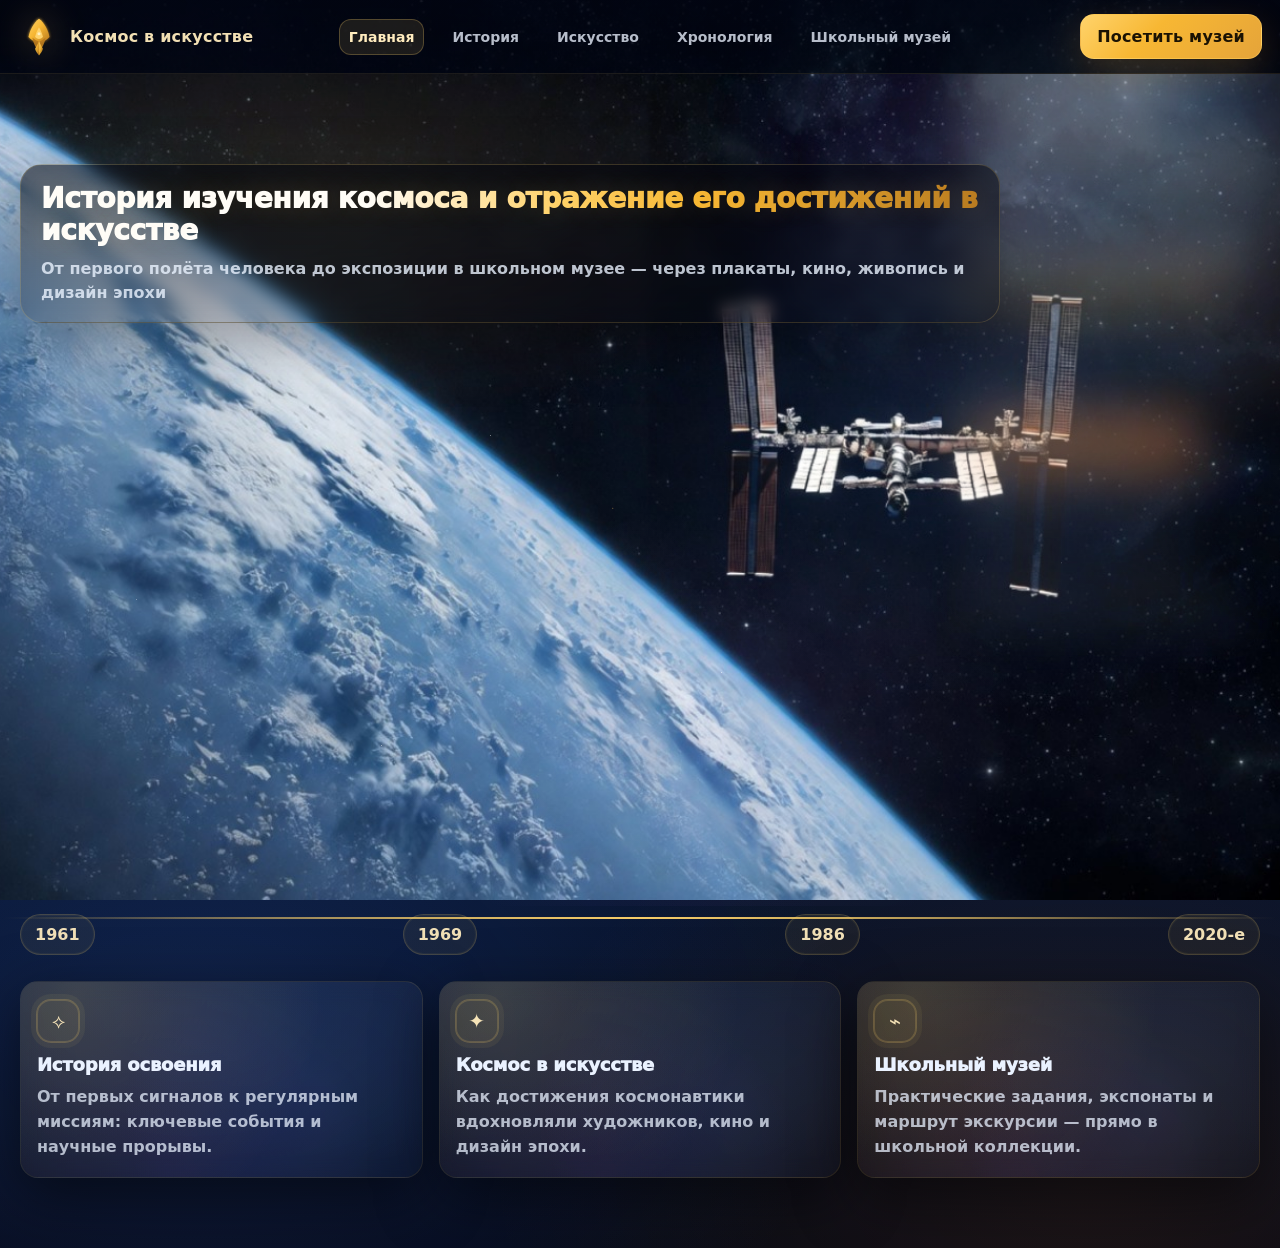
==== index.html @ fbe5e57b "Add files via upload" ====
<!doctype html>
<html lang="ru">
<head>
  <meta charset="UTF-8" />
  <meta name="viewport" content="width=device-width, initial-scale=1" />
  <title>Космос в искусстве: от Гагарина до школьного музея</title>
  <meta name="description" content="История изучения космоса и отражение его достижений в искусстве: от первого полёта до экспозиции в школьном музее" />
  <link rel="stylesheet" href="styles.css" />
</head>
<body>
  <a class="skip-link" href="#main">Перейти к содержимому</a>

  <div class="frame" aria-label="Мокап веб-страницы">
    <header class="topbar">
      <div class="topbar__inner">
        <div class="logo" aria-label="Логотип">
          <svg class="logo__rocket" viewBox="0 0 64 64" role="img" aria-hidden="true">
            <defs>
              <linearGradient id="gGold" x1="0" y1="0" x2="1" y2="1">
                <stop offset="0" stop-color="#FFD36B"/>
                <stop offset="0.45" stop-color="#F7B733"/>
                <stop offset="1" stop-color="#B7791F"/>
              </linearGradient>
              <filter id="glow" x="-50%" y="-50%" width="200%" height="200%">
                <feGaussianBlur stdDeviation="2.2" result="blur" />
                <feColorMatrix in="blur" type="matrix"
                  values="1 0 0 0 0
                          0 1 0 0 0
                          0 0 1 0 0
                          0 0 0 0.9 0" result="colored"/>
                <feMerge>
                  <feMergeNode in="colored"/>
                  <feMergeNode in="SourceGraphic"/>
                </feMerge>
              </filter>
            </defs>
            <path filter="url(#glow)" fill="url(#gGold)" d="M32 4c8 6 14 17 16 28-5 5-10 8-16 9-6-1-11-4-16-9C18 21 24 10 32 4z"/>
            <path fill="#B7791F" d="M22 33c4 3 7 5 10 6 3-1 6-3 10-6-1 8-5 15-10 23-5-8-9-15-10-23z" opacity="0.95"/>
            <path fill="#FFD36B" d="M32 17c3 5 5 10 6 15-2 2-4 3-6 3s-4-1-6-3c1-5 3-10 6-15z"/>
            <circle cx="32" cy="27" r="2.3" fill="#FFF0C2" opacity="0.95"/>
            <path fill="url(#gGold)" d="M32 38l0 22c-2-2-5-6-6-10 2-4 4-7 6-12z" opacity="0.9"/>
            <path fill="url(#gGold)" d="M32 38l0 22c2-2 5-6 6-10-2-4-4-7-6-12z" opacity="0.9"/>
          </svg>
          <span class="logo__text">Космос в искусстве</span>
        </div>

        <nav class="nav" aria-label="Главное меню">
          <a class="nav__link is-active" href="#main">Главная</a>
              <a class="nav__link" href="history.html">История</a>

              <a class="nav__link" href="art.html">Искусство</a>
          <a class="nav__link" href="chronology.html">Хронология</a>
          <a class="nav__link" href="#school-museum">Школьный музей</a>
          
        </nav>


        <div class="topbar__cta">
          <a class="btn btn--gold" href="#school-museum">Посетить музей</a>
        </div>
      </div>
    </header>

    <main id="main" class="main">
      <section class="hero" aria-label="Главный баннер">
        <div class="hero__overlay" aria-hidden="true">
          <div class="hero__overlay-inner">
            <div class="hero__overlay-title">История изучения космоса и отражение его достижений в искусстве</div>
            <div class="hero__overlay-subtitle">От первого полёта человека до экспозиции в школьном музее — через плакаты, кино, живопись и дизайн эпохи</div>
          </div>
        </div>

        <div class="hero__bg" aria-hidden="true">
          <div class="stars" />
          <div class="nebula nebula--a" />
          <div class="nebula nebula--b" />
        </div>

        <div class="hero__content">
          <div class="hero__left">
            <div class="kicker">Исследовательская • Образовательный маршрут</div>
<h1 class="hero__title">
              <span class="hero__title-main">История изучения космоса</span>
              <span class="hero__title-sub">и отражение его достижений</span>
              <span class="hero__title-sub hero__title-sub--gold">в искусстве</span>
            </h1>
            <p class="hero__subtitle">От первого полёта человека до экспозиции в школьном музее</p>

            <div class="hero__actions">
              <a class="btn btn--orange btn--xl" href="history.html">Начать путешествие</a>
              <a class="btn btn--ghost btn--xl" href="#gallery">Перейти в галерею</a>
            </div>

            <div class="hero__meta" role="list">
              <div class="meta-item" role="listitem">
                <span class="meta-item__dot" aria-hidden="true"></span>
                <span>Лекции и артефакты</span>
              </div>
              <div class="meta-item" role="listitem">
                <span class="meta-item__dot" aria-hidden="true"></span>
                <span>Путеводитель по эпохам</span>
              </div>
              <div class="meta-item" role="listitem">
                <span class="meta-item__dot" aria-hidden="true"></span>
                <span>Искусство космических идей</span>
              </div>
            </div>
          </div>

          <div class="hero__right" aria-hidden="true">
            <div class="space-scene">
              <!-- Planet Earth -->
              <div class="earth" aria-hidden="true">
                <div class="earth__glow"></div>
                <div class="earth__surface"></div>
                <div class="earth__atmo"></div>
                <div class="earth__clouds"></div>
              </div>

              <!-- ISS (simplified mock) -->
              <svg class="iss" viewBox="0 0 720 360" preserveAspectRatio="xMidYMid meet">
                <defs>
                  <linearGradient id="issG" x1="0" y1="0" x2="1" y2="0">
                    <stop offset="0" stop-color="#EAEFF7" stop-opacity="0.95"/>
                    <stop offset="0.5" stop-color="#7AA7FF" stop-opacity="0.8"/>
                    <stop offset="1" stop-color="#FFFFFF" stop-opacity="0.95"/>
                  </linearGradient>
                  <filter id="issGlow" x="-30%" y="-30%" width="160%" height="160%">
                    <feGaussianBlur stdDeviation="2.2" result="b"/>
                    <feMerge>
                      <feMergeNode in="b"/>
                      <feMergeNode in="SourceGraphic"/>
                    </feMerge>
                  </filter>
                </defs>

                <g filter="url(#issGlow)" opacity="0.95">
                  <path d="M330 192 L520 156" stroke="url(#issG)" stroke-width="8" stroke-linecap="round" fill="none"/>
                  <path d="M350 222 L560 186" stroke="url(#issG)" stroke-width="6" stroke-linecap="round" fill="none"/>

                  <path d="M220 238 L510 160" stroke="#BFD8FF" stroke-width="2" opacity="0.7" fill="none"/>
                  <path d="M235 262 L540 174" stroke="#A9C8FF" stroke-width="2" opacity="0.65" fill="none"/>

                  <!-- Solar panel -->
                  <g opacity="0.95">
                    <path d="M520 156 L625 126" stroke="#CDE2FF" stroke-width="6" stroke-linecap="round"/>
                    <path d="M512 176 L642 146" stroke="#CDE2FF" stroke-width="2" opacity="0.6"/>
                    <g fill="#D7ECFF" opacity="0.55">
                      <rect x="584" y="140" width="14" height="36" rx="4" />
                      <rect x="604" y="135" width="14" height="36" rx="4" />
                      <rect x="624" y="130" width="14" height="36" rx="4" />
                    </g>
                  </g>

                  <!-- Body -->
                  <path d="M280 210 C305 198 345 190 390 183" stroke="url(#issG)" stroke-width="10" stroke-linecap="round" fill="none"/>
                  <rect x="318" y="194" width="82" height="46" rx="18" fill="#EAF2FF" opacity="0.25"/>
                  <rect x="338" y="204" width="50" height="22" rx="10" fill="#7AA7FF" opacity="0.45"/>

                  <!-- Windows dots -->
                  <g fill="#CBE2FF" opacity="0.7">
                    <circle cx="350" cy="213" r="4"/>
                    <circle cx="366" cy="208" r="4"/>
                    <circle cx="382" cy="204" r="4"/>
                  </g>
                </g>
              </svg>

              <div class="orbit" />
              <div class="comet" />
            </div>
          </div>
        </div>
      </section>

      <section id="timeline" class="timeline" aria-label="Временная шкала">
        <div class="timeline__line" aria-hidden="true"></div>
        <div class="timeline__item">1961</div>
        <div class="timeline__item">1969</div>
        <div class="timeline__item">1986</div>
        <div class="timeline__item">2020-е</div>
      </section>

      <section class="cards" aria-label="Ключевые разделы">
        <article class="card" id="history">
          <div class="card__icon" aria-hidden="true">⟡</div>
          <h2 class="card__title">История освоения</h2>
          <p class="card__text">От первых сигналов к регулярным миссиям: ключевые события и научные прорывы.</p>
        </article>

        <article class="card" id="art">
          <div class="card__icon" aria-hidden="true">✦</div>
          <h2 class="card__title">Космос в искусстве</h2>
          <p class="card__text">Как достижения космонавтики вдохновляли художников, кино и дизайн эпохи.</p>
        </article>

        <article class="card" id="school-museum">
          <div class="card__icon" aria-hidden="true">⌁</div>
          <h2 class="card__title">Школьный музей</h2>
          <p class="card__text">Практические задания, экспонаты и маршрут экскурсии — прямо в школьной коллекции.</p>
        </article>
      </section>

      
    </main>
  </div>

  <script src="app.js"></script>
</body>
</html>
---- styles.css ----
:root{
  --bg0:#03040b;
  --bg1:#06122a;
  --bg2:#030912;
  --ink:#eaf2ff;
  --muted:rgba(234,242,255,.72);
  --line:rgba(255,211,107,.35);
  --gold:#FFD36B;
  --gold2:#F7B733;
  --gold3:#B7791F;
  --orange:#FF8A2A;
  --card:rgba(7,16,38,.55);
  --card2:rgba(7,16,38,.38);
  --glass:rgba(15,25,55,.42);
  --shadow:0 18px 60px rgba(0,0,0,.55);
  --ring:0 0 0 1px rgba(255,211,107,.22), 0 0 0 6px rgba(255,211,107,.06);
  --radius:18px;
}

*{box-sizing:border-box;}
html,body{height:100%;}
body{
  margin:0;
  min-height:100vh;
  width:100%;
  font-family: ui-sans-serif, system-ui, -apple-system, Segoe UI, Roboto, Arial, "Noto Sans", "Liberation Sans", sans-serif;

  color:var(--ink);
  background:
    url("images/background-hero.jpg") center/cover no-repeat,
    radial-gradient(1200px 800px at 15% 15%, rgba(71,122,255,.18), transparent 55%),
    radial-gradient(1000px 700px at 85% 30%, rgba(255,138,42,.10), transparent 60%),
    radial-gradient(800px 600px at 55% 90%, rgba(155,93,255,.10), transparent 60%),
    linear-gradient(180deg, var(--bg1), var(--bg0) 55%, var(--bg2));
  overflow-x:hidden;
}



.skip-link{
  position:absolute;
  left:-9999px;
  top:auto;
  width:1px;
  height:1px;
  overflow:hidden;
}
.skip-link:focus{
  left:18px; top:18px;
  width:auto; height:auto;
  padding:10px 12px;
  border-radius:12px;
  background:rgba(0,0,0,.7);
  z-index:9999;
  border:1px solid rgba(255,211,107,.35);
  color:var(--ink);
}

.frame{
  width:100vw;
  margin:0;
  min-height:100vh;
  border-radius:0;
  border:0;
  box-shadow:none;
  background: rgba(2,6,20,.0);
  backdrop-filter:none;
  overflow:hidden;
}


.topbar{
  position:sticky;
  top:0;
  z-index:20;
  background: linear-gradient(180deg, rgba(2,6,20,.78), rgba(2,6,20,.55));
  border-bottom:1px solid rgba(255,211,107,.10);
}
.topbar__inner{
  display:flex;
  align-items:center;
  justify-content:space-between;
  padding:14px 18px;
  gap:14px;
}

.logo{display:flex; align-items:center; gap:10px; min-width:260px;}
.logo__rocket{width:42px; height:42px; filter: drop-shadow(0 0 18px rgba(255,211,107,.35));}
.logo__text{font-weight:800; letter-spacing:.2px; color:rgba(255,236,190,.95);}

.nav{
  display:flex;
  gap:18px;
  align-items:center;
  justify-content:center;
  flex:1;
}
.nav__link{
  color:rgba(234,242,255,.78);
  text-decoration:none;
  font-weight:600;
  font-size:14px;
  padding:10px 10px;
  border-radius:12px;
  transition: background .2s ease, color .2s ease, transform .2s ease, box-shadow .2s ease;
}
.nav__link:hover{
  color:rgba(255,236,190,.98);
  background: rgba(255,211,107,.08);
  box-shadow: inset 0 0 0 1px rgba(255,211,107,.18);
}
.nav__link.is-active{
  color:rgba(255,236,190,1);
  background: rgba(255,211,107,.10);
  box-shadow: inset 0 0 0 1px rgba(255,211,107,.25);
}

.topbar__cta{min-width:240px; display:flex; justify-content:flex-end;}

.btn{
  display:inline-flex;
  align-items:center;
  justify-content:center;
  text-decoration:none;
  border-radius:14px;
  padding:12px 16px;
  font-weight:800;
  letter-spacing:.2px;
  border:1px solid rgba(255,211,107,.22);
  transition: transform .15s ease, box-shadow .2s ease, background .2s ease, border-color .2s ease;
}
.btn:active{transform: translateY(1px);}
.btn--gold{
  color:#1a1203;
  background: linear-gradient(135deg, var(--gold), var(--gold2) 40%, #E5A43A);
  border-color: rgba(255,211,107,.35);
  box-shadow: 0 12px 36px rgba(255,168,40,.18);
}
.btn--gold:hover{box-shadow: 0 18px 46px rgba(255,168,40,.26);}

.btn--orange{
  color:#1b0f03;
  background: linear-gradient(135deg, #FFB15E, var(--orange));
  border-color: rgba(255,138,42,.35);
  box-shadow: 0 18px 54px rgba(255,138,42,.18);
}
.btn--orange:hover{box-shadow: 0 24px 70px rgba(255,138,42,.25);}

.btn--ghost{
  color: rgba(234,242,255,.94);
  background: rgba(255,255,255,.03);
  border-color: rgba(234,242,255,.22);
}
.btn--ghost:hover{
  background: rgba(255,211,107,.08);
  border-color: rgba(255,211,107,.35);
}

.btn--xl{padding:14px 18px; min-height:48px;}

.main{padding:0 0 40px;}

.hero{
  position:relative;
  /* Hero должен занимать большую часть экрана */
  min-height: calc(100vh - 68px);
  padding:72px 20px 28px;
  overflow:hidden;
  display:flex;
  align-items:center;
}

.hero__content{
  /* Чтобы текст/сцена гарантированно центрировались по высоте */
  width:100%;
}
.hero__bg{
  position:absolute; inset:0;
  pointer-events:none;
}

/* Optional: cinematic hero backdrop (place /images/background-hero.jpg) */
.hero__bg::after{
  content:"";
  position:absolute; inset:0;
  background:
    radial-gradient(900px 420px at 25% 15%, rgba(255,211,107,.16), transparent 55%),
    radial-gradient(740px 520px at 78% 40%, rgba(80,150,255,.18), transparent 58%),
    radial-gradient(520px 380px at 55% 80%, rgba(170,90,255,.12), transparent 60%);
  mix-blend-mode: screen;
  opacity:.85;
}


.stars{
  position:absolute; inset:-40px;
  background:
    radial-gradient(1px 1px at 8% 18%, rgba(255,255,255,.85), transparent 58%),
    radial-gradient(1px 1px at 13% 62%, rgba(255,255,255,.70), transparent 60%),
    radial-gradient(1px 1px at 21% 31%, rgba(255,255,255,.78), transparent 60%),
    radial-gradient(1px 1px at 31% 78%, rgba(255,255,255,.62), transparent 60%),
    radial-gradient(1px 1px at 39% 44%, rgba(255,255,255,.75), transparent 60%),
    radial-gradient(1px 1px at 44% 20%, rgba(255,255,255,.72), transparent 60%),
    radial-gradient(1px 1px at 56% 70%, rgba(255,255,255,.68), transparent 60%),
    radial-gradient(1px 1px at 63% 33%, rgba(255,255,255,.70), transparent 60%),
    radial-gradient(1px 1px at 72% 15%, rgba(255,255,255,.82), transparent 60%),
    radial-gradient(1px 1px at 81% 58%, rgba(255,255,255,.66), transparent 60%),
    radial-gradient(1px 1px at 90% 26%, rgba(255,211,107,.55), transparent 60%),
    radial-gradient(1.5px 1.5px at 48% 52%, rgba(255,211,107,.55), transparent 60%),
    radial-gradient(2px 2px at 22% 55%, rgba(140,190,255,.35), transparent 60%);
  opacity:.95;
}

/* Grain / filmic texture */
body::before{
  content:"";
  position:fixed;
  inset:0;
  pointer-events:none;
  background-image:
    radial-gradient(circle at 20% 30%, rgba(255,255,255,.05) 0 1px, transparent 2px),
    radial-gradient(circle at 70% 60%, rgba(255,255,255,.035) 0 1px, transparent 2px);
  opacity:.18;
  mix-blend-mode: overlay;
  filter: blur(.2px);
}


.nebula{
  position:absolute;
  width:620px; height:460px;
  border-radius:50%;
  filter: blur(28px);
  opacity:.55;
}
.nebula--a{right:-260px; top:-90px; background: radial-gradient(circle at 30% 30%, rgba(120,170,255,.55), transparent 58%), radial-gradient(circle at 70% 60%, rgba(255,138,42,.26), transparent 60%);}
.nebula--b{left:-250px; top:40px; width:520px; height:420px; background: radial-gradient(circle at 40% 40%, rgba(155,93,255,.45), transparent 58%), radial-gradient(circle at 80% 70%, rgba(255,211,107,.18), transparent 62%);}

.hero__content{
  position:relative;
  display:grid;
  grid-template-columns: 1.2fr .9fr;
  gap:22px;
  align-items:center;
}

.hero__left{padding:18px 6px 18px 6px; position:relative; z-index:2;}
.kicker{
  display:inline-flex;
  align-items:center;
  gap:10px;
  font-weight:800;
  letter-spacing:.2px;
  color: rgba(255,236,190,.92);
  text-transform:none;
  margin-bottom:12px;
}
.kicker::before{
  content:"";
  width:10px; height:10px;
  border-radius:50%;
  background: radial-gradient(circle at 30% 30%, #fff, var(--gold2) 40%, rgba(183,121,31,.8));
  box-shadow: 0 0 0 4px rgba(255,211,107,.12), 0 0 34px rgba(255,211,107,.25);
}

.hero__title{
  margin:0;
  font-size:40px;
  line-height:1.08;
  letter-spacing:-.4px;
  font-weight:950;
  text-shadow: 0 0 18px rgba(255,211,107,.18);
}

.hero__title::after{
  content:"";
  display:block;
  height:1px;
  width:320px;
  margin-top:16px;
  background: linear-gradient(90deg, rgba(255,211,107,.85), rgba(255,211,107,.0));
  filter: drop-shadow(0 0 18px rgba(255,211,107,.22));
}

.hero__title-main{
  color:#fff;
  background: linear-gradient(180deg, rgba(255,255,255,1), rgba(255,235,190,.9));
  -webkit-background-clip:text;
  background-clip:text;
}

.hero__title-sub{
  display:block;
  color:#fff;
}

.hero__title-sub--gold{
  display:inline;
  background: linear-gradient(90deg, var(--gold), var(--gold2) 40%, var(--gold3));
  -webkit-background-clip:text;
  background-clip:text;
  color:transparent;
  text-shadow: 0 0 22px rgba(255,211,107,.25);
}

.hero__subtitle{
  margin:14px 0 18px;
  font-size:18px;
  color: var(--muted);
  line-height:1.5;
}

.hero__actions{display:flex; gap:14px; flex-wrap:wrap; margin-top:18px;}

.hero__meta{display:grid; grid-template-columns: 1fr; gap:10px; margin-top:26px;}
.meta-item{display:flex; align-items:center; gap:12px; color: rgba(234,242,255,.78); font-weight:700;}
.meta-item__dot{width:10px; height:10px; border-radius:50%; background: rgba(255,211,107,.85); box-shadow: 0 0 0 5px rgba(255,211,107,.08);}

.hero__right{display:flex; justify-content:flex-end; padding:6px; position:relative; z-index:1;}

/* Overlay banner text поверх hero */
.hero__overlay{
  position:absolute;
  inset:0;
  z-index:3;
  display:flex;
  align-items:flex-start;
  justify-content:flex-start;
  pointer-events:none;
}

.hero__overlay-inner{
  margin-top:90px;
  margin-left:20px;
  max-width:980px;
  padding:18px 20px;
  border-radius:22px;
  background: linear-gradient(180deg, rgba(3,4,11,.55), rgba(3,4,11,.25));
  border:1px solid rgba(255,211,107,.18);
  box-shadow: 0 18px 60px rgba(0,0,0,.35);
  backdrop-filter: blur(8px);
}

.hero__overlay-title{
  font-size:28px;
  font-weight:950;
  line-height:1.15;
  letter-spacing:-.3px;
  color:#fff;
}

.hero__overlay-title{
  /* белый + золотой (градиент с золотыми оттенками) */
  background: linear-gradient(90deg, #FFFFFF 0%, #FFFFFF 35%, var(--gold) 55%, var(--gold2) 70%, var(--gold3) 100%);
  -webkit-background-clip:text;
  background-clip:text;
  color:transparent;
  text-shadow: 0 0 26px rgba(255,211,107,.18);
}

.hero__overlay-subtitle{
  margin-top:10px;
  font-size:16px;
  color: rgba(234,242,255,.80);
  font-weight:700;
  line-height:1.45;
}

@media (max-width: 980px){
  .hero__overlay-inner{
    margin-top:70px;
    margin-left:12px;
    margin-right:12px;
    padding:14px 14px;
  }
  .hero__overlay-title{font-size:20px;}
}

.space-scene{
  width:min(460px, 100%);
  aspect-ratio: 16 / 10;
  position:relative;
  border-radius:22px;
  background: linear-gradient(180deg, rgba(255,255,255,.03), rgba(0,0,0,.12));
  box-shadow: inset 0 0 0 1px rgba(255,211,107,.12);
  overflow:hidden;
}

.space-scene::before{
  content:"";
  position:absolute; inset:-60px;
  background:
    radial-gradient(1px 1px at 20% 30%, rgba(255,255,255,.8), transparent 60%),
    radial-gradient(1px 1px at 70% 40%, rgba(255,255,255,.7), transparent 60%),
    radial-gradient(2px 2px at 40% 80%, rgba(255,211,107,.55), transparent 60%),
    radial-gradient(2px 2px at 80% 70%, rgba(120,170,255,.35), transparent 60%);
  opacity:.9;
  animation: drift 10s ease-in-out infinite;
}
@keyframes drift{
  0%,100%{transform: translate3d(0,0,0);}
  50%{transform: translate3d(-10px,8px,0);}
}

.earth{
  position:absolute;
  right:34px;
  top:30px;
  width:210px;
  height:210px;
  border-radius:50%;
  transform: rotate(-6deg);
}
.earth__glow{
  position:absolute; inset:-26px;
  border-radius:50%;
  background: radial-gradient(circle at 35% 30%, rgba(120,170,255,.35), transparent 58%), radial-gradient(circle at 60% 65%, rgba(255,211,107,.18), transparent 60%);
  filter: blur(8px);
}
.earth__surface{
  position:absolute; inset:0;
  border-radius:50%;
  background:
    radial-gradient(circle at 35% 30%, #3aa2ff 0%, #1b4a9c 45%, #071733 72%, #040818 100%),
    radial-gradient(circle at 70% 60%, rgba(255,255,255,.12), transparent 52%);
  box-shadow: inset -18px -26px 60px rgba(0,0,0,.55);
}
.earth__atmo{
  position:absolute; inset:-10px;
  border-radius:50%;
  background: radial-gradient(circle at 35% 30%, rgba(160,220,255,.55), rgba(55,140,255,.12) 55%, rgba(0,0,0,0) 72%);
  filter: blur(.2px);
  opacity:.95;
}
.earth__clouds{
  position:absolute; inset:12px;
  border-radius:50%;
  background:
    radial-gradient(circle at 35% 40%, rgba(255,255,255,.16), transparent 55%),
    repeating-linear-gradient(120deg, rgba(255,255,255,.08) 0 14%, transparent 14% 20%),
    repeating-linear-gradient(60deg, rgba(255,255,255,.06) 0 12%, transparent 12% 18%);
  opacity:.9;
  mix-blend-mode: screen;
}

.iss{
  position:absolute;
  right:0;
  bottom:0;
  width:100%;
  height:auto;
}

.orbit{
  position:absolute;
  left:26px;
  bottom:18px;
  width:220px; height:140px;
  border-radius:50%;
  border:1px solid rgba(255,211,107,.20);
  transform: rotate(-16deg);
  box-shadow: 0 0 0 1px rgba(255,211,107,.06) inset;
}
.orbit::after{
  content:"";
  position:absolute; inset:18px;
  border-radius:50%;
  border:1px solid rgba(120,170,255,.16);
}

.comet{
  position:absolute;
  left:-60px;
  top:80px;
  width:140px; height:2px;
  background: linear-gradient(90deg, transparent, rgba(255,211,107,.8), rgba(120,170,255,.35));
  transform: rotate(-18deg);
  filter: drop-shadow(0 0 14px rgba(255,211,107,.28));
  opacity:.9;
  animation: comet 3.2s ease-in-out infinite;
}
@keyframes comet{
  0%,100%{transform: translateX(0) rotate(-18deg); opacity:.65;}
  50%{transform: translateX(220px) rotate(-18deg); opacity:1;}
}

.timeline{
  padding:42px 20px 8px;
  position:relative;
  display:flex;
  justify-content:space-between;
  align-items:center;
  gap:10px;
  margin-top:-34px; /* поднимаем выше, чтобы перекрывал hero */
}
.timeline::before{
  content:"";
  position:absolute;
  left:20px; right:20px;
  top:50%;
  height:2px;
  background: linear-gradient(90deg, rgba(255,211,107,0), rgba(255,211,107,.9), rgba(255,211,107,0));
  transform: translateY(-50%);
  opacity:.85;
}
.timeline__line{display:block; position:absolute; left:0; right:0; top:50%; height:2px; transform:translateY(-50%); background:linear-gradient(90deg, rgba(255,211,107,0), rgba(255,211,107,.92), rgba(255,211,107,0)); opacity:.9; z-index:0;}
.timeline__item{
  position:relative;
  z-index:1;
  font-weight:900;
  color: rgba(255,236,190,.94);
  background: rgba(255,211,107,.06);
  border:1px solid rgba(255,211,107,.18);
  padding:10px 14px;
  border-radius:999px;
  box-shadow: inset 0 0 0 1px rgba(255,211,107,.05);
}

/* Chronology (vertical) timeline: dots in the middle + text blocks next to them */
.chronology{
  padding:24px 20px 8px;
  margin:0;
  position:relative;
  display:flex;
  flex-direction:column;
  gap:18px;
}

.chronology__track{
  position:absolute;
  left:50%;
  top:0;
  bottom:0;
  width:2px;
  transform: translateX(-50%);
  background: linear-gradient(180deg, rgba(255,211,107,0), rgba(255,211,107,.92), rgba(255,211,107,0));
  opacity:.9;
  pointer-events:none;
}

.chronology__event{
  position:relative;
  display:flex;
  align-items:center;
  justify-content:flex-start;
  gap:18px;
}

/* Center dot */
.chronology__dot{
  width:14px;
  height:14px;
  border-radius:50%;
  background: rgba(255,211,107,.85);
  box-shadow: 0 0 0 5px rgba(255,211,107,.08), 0 0 18px rgba(255,211,107,.22);
  border:1px solid rgba(255,211,107,.20);
  position:absolute;
  left:50%;
  top:50%;
  transform: translate(-50%, -50%);
}

/* Card block */
.chronology__card{
  text-decoration:none;
  color:inherit;
  display:block;
  width:calc(50vw - 140px);
  max-width:520px;
  background: rgba(255,211,107,.06);
  border:1px solid rgba(255,211,107,.18);
  border-radius:16px;
  padding:14px 16px;
  box-shadow: inset 0 0 0 1px rgba(255,211,107,.05);
  backdrop-filter: blur(8px);
  transition: transform .15s ease, box-shadow .15s ease, border-color .15s ease;
}

.chronology__event:nth-child(odd) .chronology__card{
  margin-left:calc(50% + 16px);
}

.chronology__event:nth-child(even) .chronology__card{
  margin-right:calc(50% + 16px);
  margin-left:auto;
}

.chronology__year{
  font-weight:950;
  font-size:18px;
  letter-spacing:-.2px;
  margin-bottom:8px;
  color: rgba(255,236,190,.96);
}

.chronology__title{
  font-weight:900;
  margin-bottom:8px;
  color:#fff;
  text-shadow: 0 0 18px rgba(255,211,107,.12);
}

.chronology__text{
  color: rgba(234,242,255,.78);
  font-weight:650;
  line-height:1.6;
}

.chronology__card:hover{
  transform: translateY(-2px);
  border-color: rgba(255,211,107,.32);
  box-shadow: inset 0 0 0 1px rgba(255,211,107,.10), 0 22px 70px rgba(0,0,0,.35);
}

@media (max-width: 980px){
  .chronology__track{left:34px; transform:none;}

  .chronology__event{
    justify-content:flex-start;
  }

  .chronology__dot{
    left:34px;
  }

  .chronology__card{
    width:100%;
    max-width:none;
    margin-left:60px !important;
    margin-right:0 !important;
  }
}

.cards{

  display:grid;
  grid-template-columns: repeat(3, 1fr);
  gap:16px;
  padding:18px 20px 30px;
}
.card{
  background: linear-gradient(180deg, rgba(255,255,255,.04), rgba(0,0,0,.10));
  border:1px solid rgba(255,211,107,.12);
  border-radius: var(--radius);
  padding:18px 16px;
  box-shadow: var(--shadow);
  backdrop-filter: blur(10px);
  position:relative;
  overflow:hidden;
}
.card::before{
  content:"";
  position:absolute; inset:-40px;
  background:
    radial-gradient(circle at 20% 20%, rgba(255,211,107,.18), transparent 55%),
    radial-gradient(circle at 70% 60%, rgba(120,170,255,.12), transparent 52%),
    radial-gradient(circle at 40% 90%, rgba(155,93,255,.10), transparent 56%);
  opacity:.95;
  pointer-events:none;
}
.card > *{position:relative; z-index:1;}

.card__icon{
  width:42px; height:42px;
  border-radius:14px;
  display:flex; align-items:center; justify-content:center;
  background: rgba(255,211,107,.08);
  border:1px solid rgba(255,211,107,.18);
  color: rgba(255,236,190,.95);
  font-size:20px;
  margin-bottom:12px;
  box-shadow: var(--ring);
}
.card__title{margin:0 0 10px; font-size:18px; font-weight:950; letter-spacing:-.2px;}
.card__text{margin:0; color: rgba(234,242,255,.74); line-height:1.55; font-weight:650;}

.section-spacer{
  padding:26px 20px 44px;
}

.gallery-hint{
  border-radius:22px;
  padding:22px;
  border:1px dashed rgba(255,211,107,.22);
  background: rgba(255,255,255,.02);
}
.gallery-hint__title{font-weight:950; font-size:18px; margin-bottom:8px;}
.gallery-hint__sub{color: rgba(234,242,255,.70); font-weight:650; line-height:1.6;}

/* Interactions */
@media (prefers-reduced-motion: reduce){
  *{scroll-behavior:auto !important; animation:none !important; transition:none !important;}
}

html{scroll-behavior:smooth;}

/* Focus styles for mobile/keyboard */
:focus-visible{
  outline:2px solid rgba(255,211,107,.55);
  outline-offset:2px;
}

@media (max-width: 980px){
  .topbar__inner{flex-wrap:wrap;}
  .logo{min-width:auto; flex:1;}
  .topbar__cta{min-width:auto;}
  .nav{order:3; width:100%; justify-content:flex-start; overflow:auto; padding-bottom:8px;}
  .nav__link{font-size:15px; padding:12px 12px;}
  .hero__content{grid-template-columns: 1fr;}
  .hero__right{justify-content:flex-start;}
  .hero__title{font-size:32px;}
  .cards{grid-template-columns: 1fr;}
  .timeline{flex-wrap:wrap; gap:12px; margin-top:-46px; padding-top:54px;}
  .timeline::before{top:32px; height:2px;}
  .timeline__item{margin-top:18px;}
}

@media (max-width: 480px){
  .topbar__inner{padding:12px 14px;}
  .logo__rocket{width:38px; height:38px;}
  .nav{gap:10px;}
  .nav__link{font-size:14px; padding:10px 10px; min-height:44px;}

  .hero{padding:64px 14px 20px;}
  .hero__title{font-size:28px;}
  .hero__title::after{width:200px; margin-top:12px;}
  .hero__subtitle{font-size:16px;}

  .space-scene{border-radius:18px;}
  .earth{width:175px; height:175px; right:16px; top:18px;}
  .orbit{left:14px; bottom:10px; width:190px; height:120px;}
  .comet{display:none;}

  .cards{padding:16px 14px 26px; gap:12px;}
  .card{padding:16px 14px;}

  .timeline{margin-top:-38px; padding-top:44px;}
  .timeline__item{padding:10px 12px; font-size:14px;}

  /* Art page gallery: override fixed heights on mobile */
  .section-spacer img{max-width:100%; height:auto;}
  .section-spacer figure div[style*="height:"]{height:260px !important;}

  .section-spacer{padding-left:14px; padding-right:14px;}
}
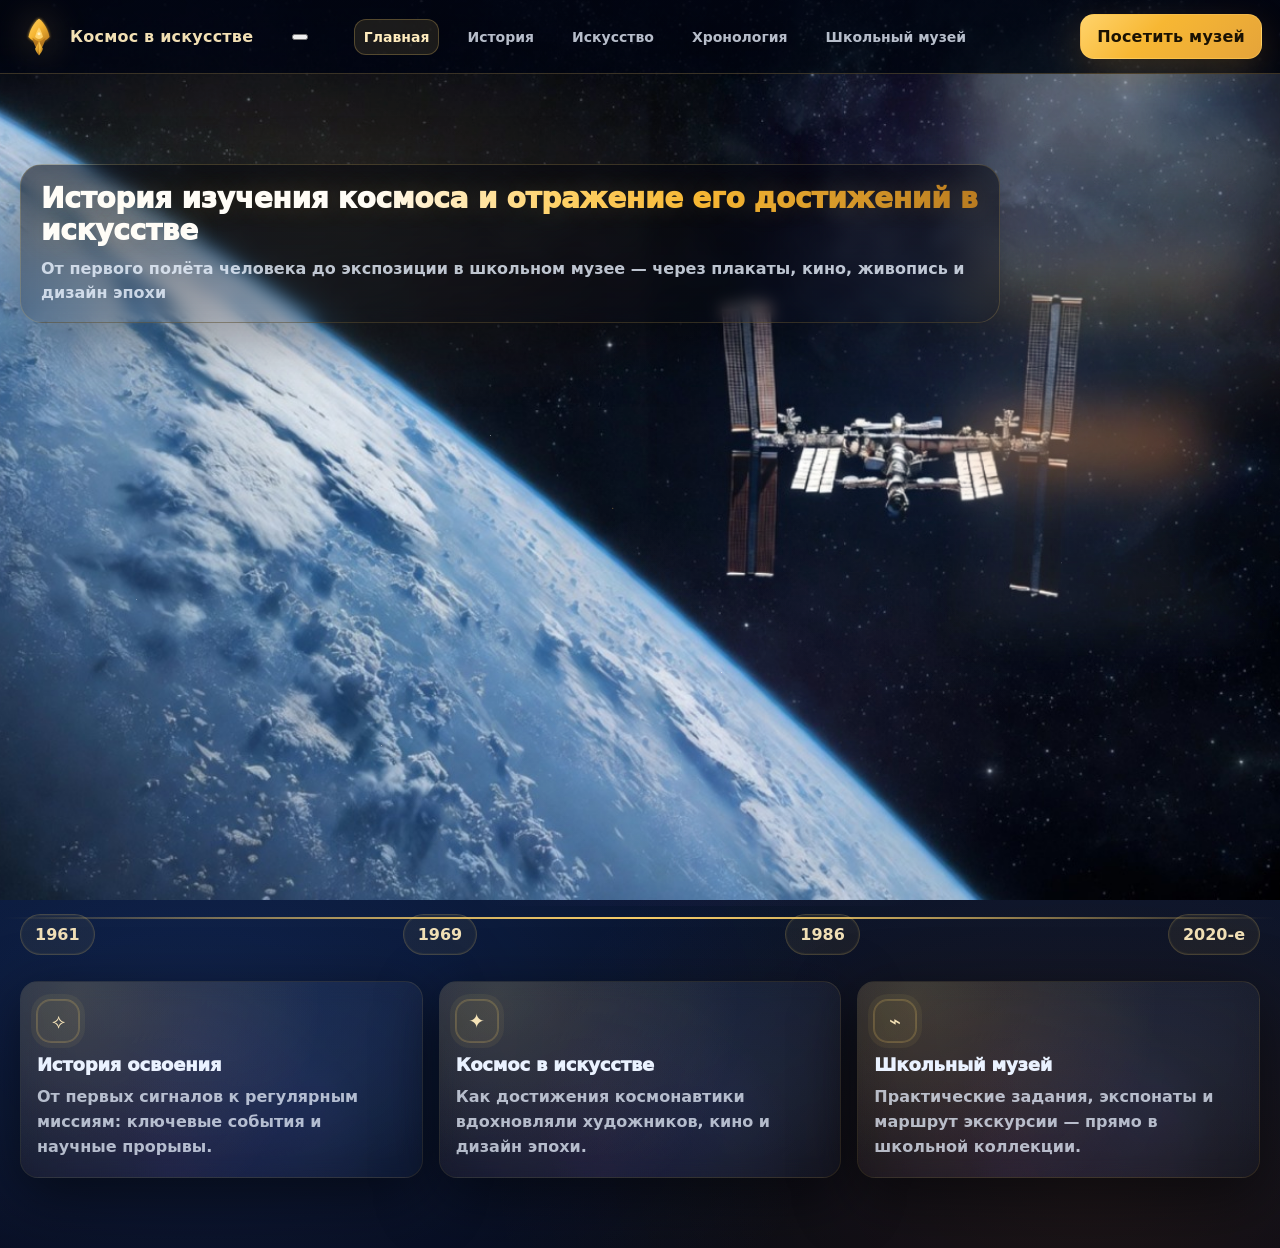
==== commit 7254ff3d: "Add files via upload" ====
--- a/index.html
+++ b/index.html
@@ -3,7 +3,7 @@
 <head>
   <meta charset="UTF-8" />
   <meta name="viewport" content="width=device-width, initial-scale=1" />
-  <title>Космос в искусстве: от Гагарина до школьного музея</title>
+  <title>История изучений космоса и отражение его достижений в искусстве: от первого полёта до экспозиции в школьном музее</title>
   <meta name="description" content="История изучения космоса и отражение его достижений в искусстве: от первого полёта до экспозиции в школьном музее" />
   <link rel="stylesheet" href="styles.css" />
 </head>
@@ -44,7 +44,11 @@
           <span class="logo__text">Космос в искусстве</span>
         </div>
 
-        <nav class="nav" aria-label="Главное меню">
+        <button class="topbar__burger" type="button" aria-label="Открыть меню" aria-controls="site-nav" aria-expanded="false">
+          <span class="topbar__burger-lines" aria-hidden="true"></span>
+        </button>
+
+        <nav id="site-nav" class="nav" aria-label="Главное меню">
           <a class="nav__link is-active" href="#main">Главная</a>
               <a class="nav__link" href="history.html">История</a>
 
--- a/styles.css
+++ b/styles.css
@@ -704,7 +704,49 @@
   .topbar__inner{flex-wrap:wrap;}
   .logo{min-width:auto; flex:1;}
   .topbar__cta{min-width:auto;}
-  .nav{order:3; width:100%; justify-content:flex-start; overflow:auto; padding-bottom:8px;}
+  .topbar__burger{
+    display:inline-flex;
+    width:44px;
+    height:44px;
+    align-items:center;
+    justify-content:center;
+    border-radius:14px;
+    border:1px solid rgba(255,211,107,.22);
+    background: rgba(255,255,255,.03);
+    cursor:pointer;
+  }
+
+  .topbar__burger:active{transform: translateY(1px);}
+
+  .topbar__burger-lines{
+    width:20px;
+    height:14px;
+    display:block;
+    background:
+      linear-gradient(transparent 0 0) top/100% 0 no-repeat,
+      linear-gradient(rgba(255,236,190,.95), rgba(255,236,190,.95)) 0 0/100% 2px no-repeat,
+      linear-gradient(rgba(255,236,190,.95), rgba(255,236,190,.95)) 0 50%/100% 2px no-repeat,
+      linear-gradient(rgba(255,236,190,.95), rgba(255,236,190,.95)) 0 100%/100% 2px no-repeat;
+  }
+
+  .topbar__burger[aria-expanded="true"]{
+    border-color: rgba(255,211,107,.35);
+    box-shadow: inset 0 0 0 1px rgba(255,211,107,.18);
+  }
+
+  .nav{
+    order:3;
+    width:100%;
+    justify-content:flex-start;
+    overflow:auto;
+    padding-bottom:8px;
+
+    /* collapsed by default on mobile */
+    display:none;
+    flex-direction:column;
+    gap:6px;
+  }
+  .nav.is-open{display:flex;}
   .nav__link{font-size:15px; padding:12px 12px;}
   .hero__content{grid-template-columns: 1fr;}
   .hero__right{justify-content:flex-start;}
